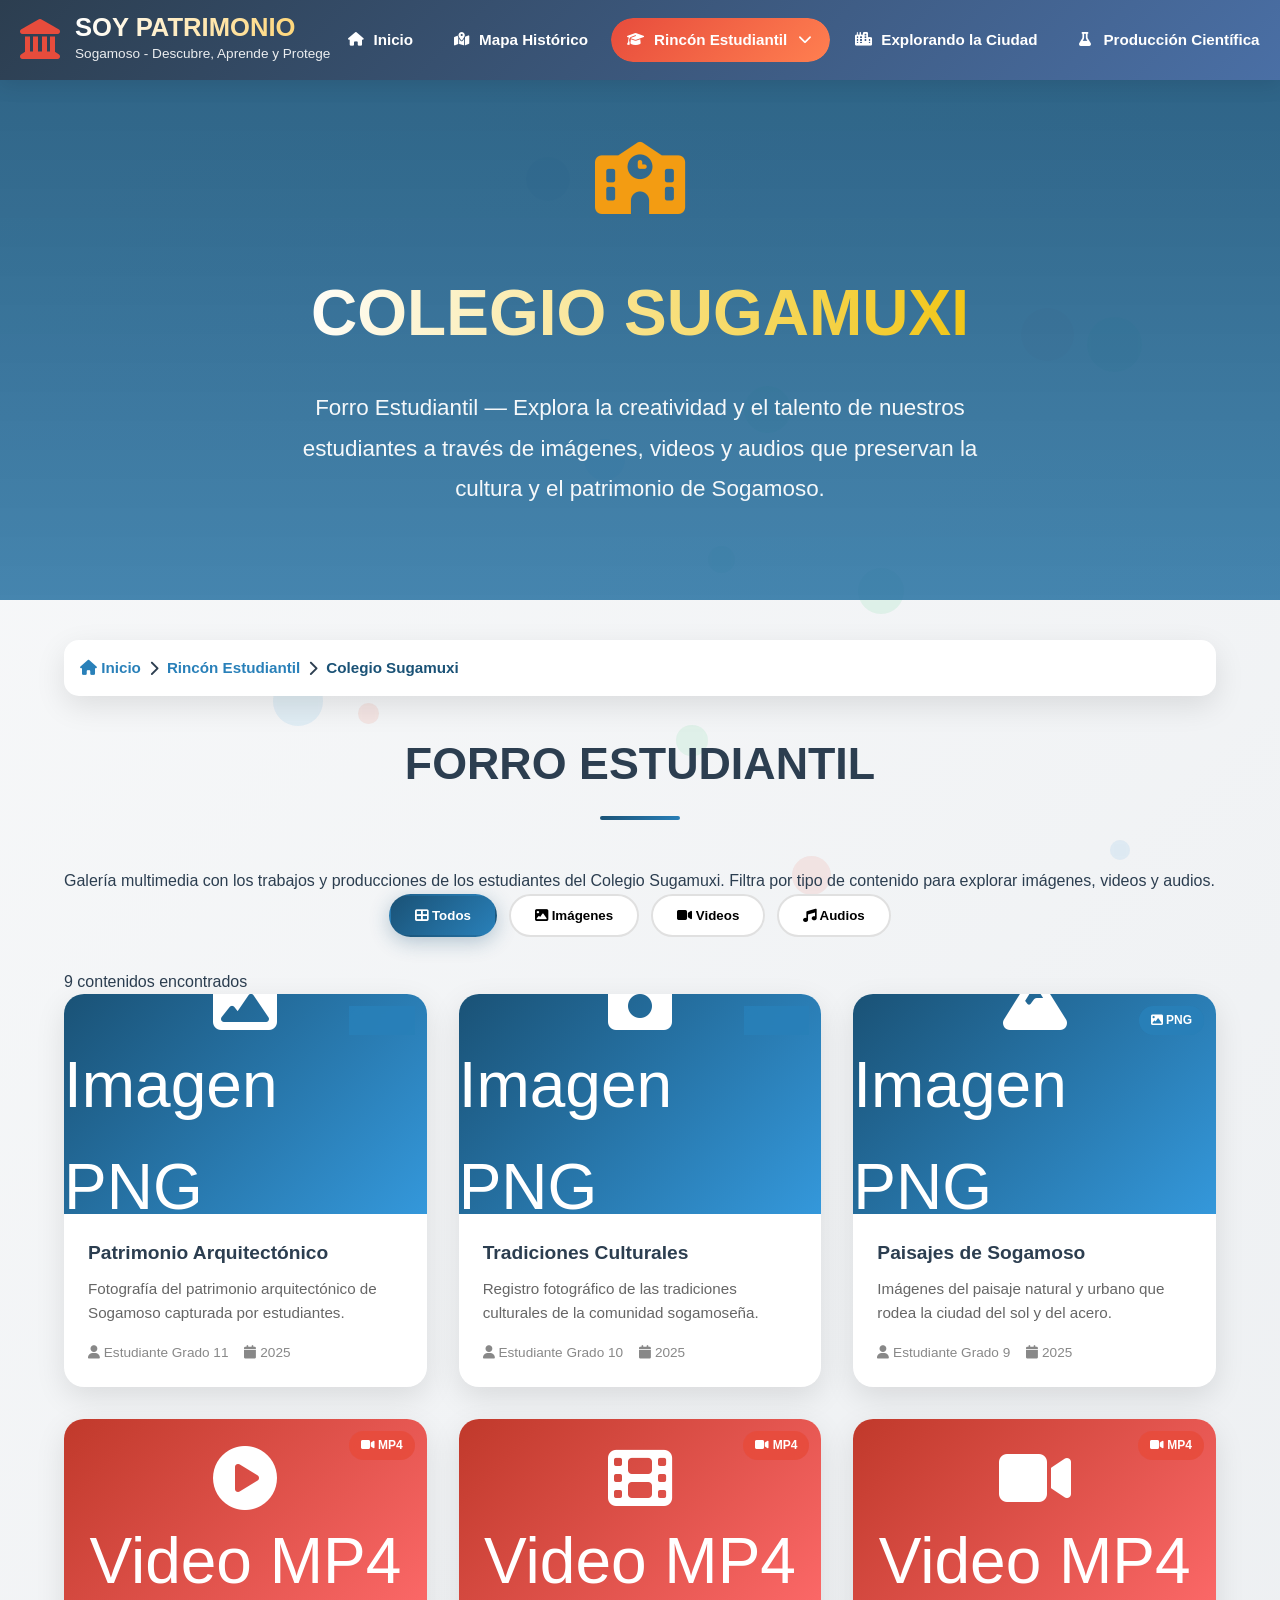
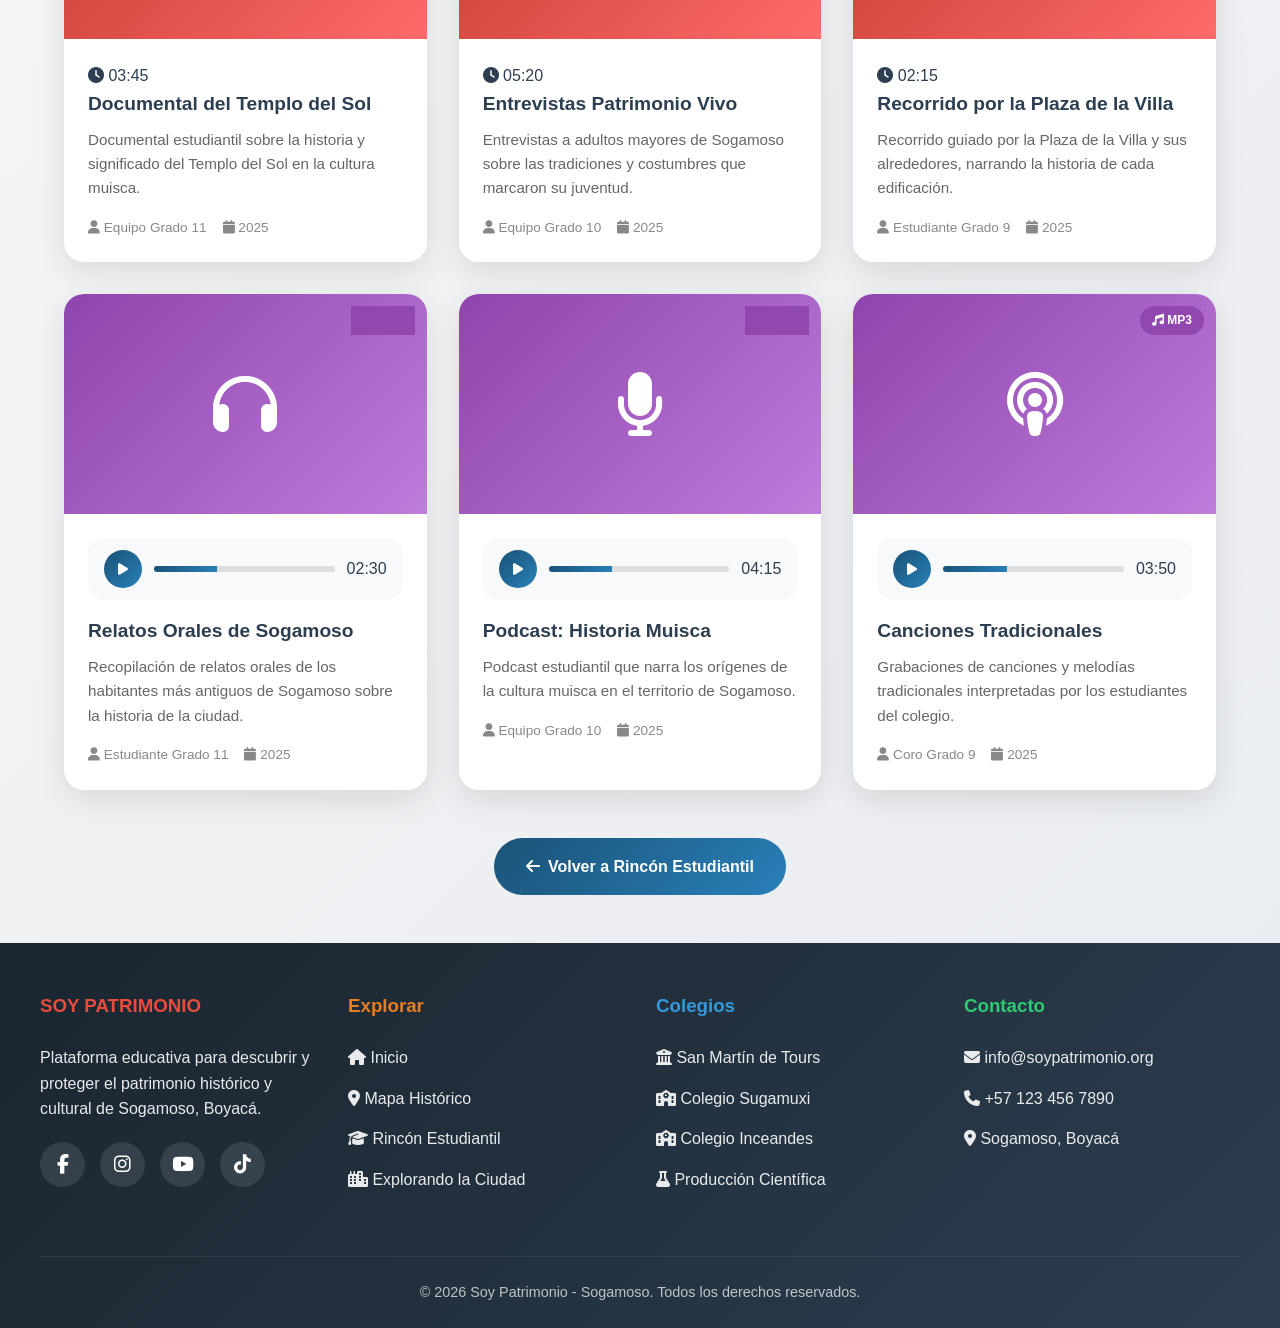
==== Sugamuxi-menu.html @ c13d287d "Add files via upload" ====
<!DOCTYPE html>
<html lang="es">

<head>
    <meta charset="UTF-8">
    <meta name="viewport" content="width=device-width, initial-scale=1.0">
    <meta name="description"
        content="Forro Estudiantil del Colegio Sugamuxi - Galería multimedia de imágenes, videos y audios. Soy Patrimonio Sogamoso.">
    <meta name="theme-color" content="#2c3e50">
    <title>Colegio Sugamuxi - Forro Estudiantil | Soy Patrimonio</title>

    <link rel="stylesheet" href="https://cdnjs.cloudflare.com/ajax/libs/font-awesome/6.4.0/css/all.min.css">
    <link rel="stylesheet" href="css/global.css">
    <link rel="stylesheet" href="css/Sugamuxi-menu.css">

    <link rel="icon" href="imagenes/logo_icon.ico">
</head>

<body>
    <div class="particles-container" id="particlesContainer"></div>

    <!-- HEADER GLOBAL -->
    <header class="modern-header" role="banner">
        <div class="header-container">
            <a href="index.html" class="logo-container" aria-label="Soy Patrimonio - Inicio">
                <div class="logo-icon" aria-hidden="true">
                    <i class="fas fa-landmark"></i>
                </div>
                <!-- ★★★ Cambiar aquí el título por imagen ★★★ -->
                <!-- <img src="assets/img/header.png" alt="Soy Patrimonio Logo" class="logo-img"> -->
                <div class="logo-text">
                    <h1>SOY PATRIMONIO</h1>
                    <span>Sogamoso - Descubre, Aprende y Protege</span>
                </div>
            </a>

            <button class="mobile-menu-toggle" aria-label="Abrir menú">
                <i class="fas fa-bars"></i>
                <i class="fas fa-times"></i>
            </button>

            <nav class="nav-container">
                <ul class="nav-menu">
                    <li class="nav-item">
                        <a href="index.html" class="nav-link">
                            <i class="fas fa-home"></i> Inicio
                        </a>
                    </li>
                    <li class="nav-item">
                        <a href="mapa-historico.html" class="nav-link">
                            <i class="fas fa-map-marked-alt"></i> Mapa Histórico
                        </a>
                    </li>
                    <li class="nav-item">
                        <a href="rincon-estudiantil.html" class="nav-link active">
                            <i class="fas fa-graduation-cap"></i>
                            Rincón Estudiantil
                            <i class="fas fa-chevron-down"></i>
                        </a>
                        <div class="submenu">
                            <a href="san-martin-menu.html" class="submenu-link">
                                <i class="fas fa-university"></i>
                                San Martín de Tours
                            </a>
                            <a href="sugamuxi-menu.html" class="submenu-link active">
                                <i class="fas fa-school"></i>
                                Colegio Sugamuxi
                            </a>

                            <!-- INICIO: Submenú Incandes de tercer nivel -->
                            <div class="submenu-item has-submenu">
                                <a href="inceandes-menu.html" class="submenu-link">
                                    <i class="fas fa-graduation-cap"></i>
                                    Colegio Inceandes
                                    <i class="fas fa-chevron-right submenu-arrow" aria-hidden="true"></i>
                                </a>
                                <!-- Submenú de tercer nivel - Incandes -->
                                <div class="submenu-third-level" role="menu" aria-label="Submenú Incandes">
                                    <a href="inceandes-incandes.html" class="submenu-link-third-level" role="menuitem">
                                        <i class="fas fa-fire" aria-hidden="true"></i>
                                        Incandes
                                    </a>
                                    <a href="inceandes-comunidad.html" class="submenu-link-third-level" role="menuitem">
                                        <i class="fas fa-users" aria-hidden="true"></i>
                                        Comunidad
                                    </a>
                                    <a href="inceandes-logros.html" class="submenu-link-third-level" role="menuitem">
                                        <i class="fas fa-trophy" aria-hidden="true"></i>
                                        Logros
                                    </a>
                                </div>
                            </div>
                            <!-- FIN: Submenú Incandes de tercer nivel -->
                        </div>
                    </li>
                    <li class="nav-item">
                        <a href="Explorando -ciudad.html" class="nav-link">
                            <i class="fas fa-city"></i> Explorando la Ciudad
                        </a>
                    </li>
                    <li class="nav-item">
                        <a href="producion_cientifica.html" class="nav-link">
                            <i class="fas fa-flask"></i> Producción Científica
                        </a>
                    </li>
                </ul>
            </nav>
        </div>
    </header>

    <!-- HERO SECTION -->
    <section class="hero-section">
        <div class="hero-content">
            <div class="school-logo">
                <i class="fas fa-school"></i>
            </div>
            <h1 class="hero-title" id="hero-title">COLEGIO SUGAMUXI</h1>
            <p class="hero-subtitle">
                Forro Estudiantil — Explora la creatividad y el talento de nuestros estudiantes
                a través de imágenes, videos y audios que preservan la cultura y el patrimonio de Sogamoso.
            </p>
        </div>

        <div class="scroll-indicator">
            <span class="span-arrow"></span>
            <span class="span-arrow"></span>
            <span class="span-arrow"></span>
        </div>
    </section>

    <!-- CONTENIDO PRINCIPAL -->
    <main class="main-content">
        <div class="breadcrumb">
            <a href="index.html"><i class="fas fa-home"></i> Inicio</a>
            <i class="fas fa-chevron-right"></i>
            <a href="rincon-estudiantil.html">Rincón Estudiantil</a>
            <i class="fas fa-chevron-right"></i>
            <span>Colegio Sugamuxi</span>
        </div>

        <h2 class="section-title">FORRO ESTUDIANTIL</h2>
        <p class="section-description">
            Galería multimedia con los trabajos y producciones de los estudiantes del Colegio Sugamuxi.
            Filtra por tipo de contenido para explorar imágenes, videos y audios.
        </p>

        <!-- FILTROS DE PESTAÑAS -->
        <div class="filter-tabs" role="tablist" aria-label="Filtrar por tipo de contenido">
            <button class="filter-tab active" data-filter="todos" role="tab" aria-selected="true">
                <i class="fas fa-th-large"></i> Todos
            </button>
            <button class="filter-tab" data-filter="imagen" role="tab" aria-selected="false">
                <i class="fas fa-image"></i> Imágenes
            </button>
            <button class="filter-tab" data-filter="video" role="tab" aria-selected="false">
                <i class="fas fa-video"></i> Videos
            </button>
            <button class="filter-tab" data-filter="audio" role="tab" aria-selected="false">
                <i class="fas fa-music"></i> Audios
            </button>
        </div>

        <!-- CONTADOR DE RESULTADOS -->
        <div class="results-counter">
            <span id="results-count">9</span> contenidos encontrados
        </div>

        <!-- GRID DE CONTENIDOS MULTIMEDIA -->
        <div class="media-grid" id="mediaGrid">

            <!-- ====== IMÁGENES (PNG) ====== -->

            <!-- Imagen 1 -->
            <article class="media-card" data-type="imagen">
                <div class="card-media-container">
                    <div class="placeholder-media img-placeholder">
                        <i class="fas fa-image"></i>
                        <span>Imagen PNG</span>
                    </div>
                    <div class="media-badge imagen-badge">
                        <i class="fas fa-image"></i> PNG
                    </div>
                    <div class="media-overlay">
                        <button class="btn-preview" aria-label="Ver imagen completa">
                            <i class="fas fa-expand"></i>
                        </button>
                    </div>
                </div>
                <div class="card-content">
                    <h3>Patrimonio Arquitectónico</h3>
                    <p class="card-description">
                        Fotografía del patrimonio arquitectónico de Sogamoso capturada por estudiantes.
                    </p>
                    <div class="card-meta">
                        <span><i class="fas fa-user"></i> Estudiante Grado 11</span>
                        <span><i class="fas fa-calendar"></i> 2025</span>
                    </div>
                </div>
            </article>

            <!-- Imagen 2 -->
            <article class="media-card" data-type="imagen">
                <div class="card-media-container">
                    <div class="placeholder-media img-placeholder">
                        <i class="fas fa-camera"></i>
                        <span>Imagen PNG</span>
                    </div>
                    <div class="media-badge imagen-badge">
                        <i class="fas fa-image"></i> PNG
                    </div>
                    <div class="media-overlay">
                        <button class="btn-preview" aria-label="Ver imagen completa">
                            <i class="fas fa-expand"></i>
                        </button>
                    </div>
                </div>
                <div class="card-content">
                    <h3>Tradiciones Culturales</h3>
                    <p class="card-description">
                        Registro fotográfico de las tradiciones culturales de la comunidad sogamoseña.
                    </p>
                    <div class="card-meta">
                        <span><i class="fas fa-user"></i> Estudiante Grado 10</span>
                        <span><i class="fas fa-calendar"></i> 2025</span>
                    </div>
                </div>
            </article>

            <!-- Imagen 3 -->
            <article class="media-card" data-type="imagen">
                <div class="card-media-container">
                    <div class="placeholder-media img-placeholder">
                        <i class="fas fa-mountain"></i>
                        <span>Imagen PNG</span>
                    </div>
                    <div class="media-badge imagen-badge">
                        <i class="fas fa-image"></i> PNG
                    </div>
                    <div class="media-overlay">
                        <button class="btn-preview" aria-label="Ver imagen completa">
                            <i class="fas fa-expand"></i>
                        </button>
                    </div>
                </div>
                <div class="card-content">
                    <h3>Paisajes de Sogamoso</h3>
                    <p class="card-description">
                        Imágenes del paisaje natural y urbano que rodea la ciudad del sol y del acero.
                    </p>
                    <div class="card-meta">
                        <span><i class="fas fa-user"></i> Estudiante Grado 9</span>
                        <span><i class="fas fa-calendar"></i> 2025</span>
                    </div>
                </div>
            </article>

            <!-- ====== VIDEOS (MP4) ====== -->

            <!-- Video 1 -->
            <article class="media-card" data-type="video">
                <div class="card-media-container">
                    <div class="placeholder-media video-placeholder">
                        <i class="fas fa-play-circle"></i>
                        <span>Video MP4</span>
                    </div>
                    <div class="media-badge video-badge">
                        <i class="fas fa-video"></i> MP4
                    </div>
                    <div class="media-overlay">
                        <button class="btn-preview btn-play" aria-label="Reproducir video">
                            <i class="fas fa-play"></i>
                        </button>
                    </div>
                </div>
                <div class="card-content">
                    <div class="video-duration">
                        <i class="fas fa-clock"></i> 03:45
                    </div>
                    <h3>Documental del Templo del Sol</h3>
                    <p class="card-description">
                        Documental estudiantil sobre la historia y significado del Templo del Sol
                        en la cultura muisca.
                    </p>
                    <div class="card-meta">
                        <span><i class="fas fa-user"></i> Equipo Grado 11</span>
                        <span><i class="fas fa-calendar"></i> 2025</span>
                    </div>
                </div>
            </article>

            <!-- Video 2 -->
            <article class="media-card" data-type="video">
                <div class="card-media-container">
                    <div class="placeholder-media video-placeholder">
                        <i class="fas fa-film"></i>
                        <span>Video MP4</span>
                    </div>
                    <div class="media-badge video-badge">
                        <i class="fas fa-video"></i> MP4
                    </div>
                    <div class="media-overlay">
                        <button class="btn-preview btn-play" aria-label="Reproducir video">
                            <i class="fas fa-play"></i>
                        </button>
                    </div>
                </div>
                <div class="card-content">
                    <div class="video-duration">
                        <i class="fas fa-clock"></i> 05:20
                    </div>
                    <h3>Entrevistas Patrimonio Vivo</h3>
                    <p class="card-description">
                        Entrevistas a adultos mayores de Sogamoso sobre las tradiciones y costumbres
                        que marcaron su juventud.
                    </p>
                    <div class="card-meta">
                        <span><i class="fas fa-user"></i> Equipo Grado 10</span>
                        <span><i class="fas fa-calendar"></i> 2025</span>
                    </div>
                </div>
            </article>

            <!-- Video 3 -->
            <article class="media-card" data-type="video">
                <div class="card-media-container">
                    <div class="placeholder-media video-placeholder">
                        <i class="fas fa-video"></i>
                        <span>Video MP4</span>
                    </div>
                    <div class="media-badge video-badge">
                        <i class="fas fa-video"></i> MP4
                    </div>
                    <div class="media-overlay">
                        <button class="btn-preview btn-play" aria-label="Reproducir video">
                            <i class="fas fa-play"></i>
                        </button>
                    </div>
                </div>
                <div class="card-content">
                    <div class="video-duration">
                        <i class="fas fa-clock"></i> 02:15
                    </div>
                    <h3>Recorrido por la Plaza de la Villa</h3>
                    <p class="card-description">
                        Recorrido guiado por la Plaza de la Villa y sus alrededores, narrando la
                        historia de cada edificación.
                    </p>
                    <div class="card-meta">
                        <span><i class="fas fa-user"></i> Estudiante Grado 9</span>
                        <span><i class="fas fa-calendar"></i> 2025</span>
                    </div>
                </div>
            </article>

            <!-- ====== AUDIOS (MP3) ====== -->

            <!-- Audio 1 -->
            <article class="media-card" data-type="audio">
                <div class="card-media-container audio-container">
                    <div class="placeholder-media audio-placeholder">
                        <div class="audio-visualizer">
                            <span class="bar"></span>
                            <span class="bar"></span>
                            <span class="bar"></span>
                            <span class="bar"></span>
                            <span class="bar"></span>
                            <span class="bar"></span>
                            <span class="bar"></span>
                        </div>
                        <i class="fas fa-headphones"></i>
                    </div>
                    <div class="media-badge audio-badge">
                        <i class="fas fa-music"></i> MP3
                    </div>
                </div>
                <div class="card-content">
                    <div class="audio-player-mini">
                        <button class="btn-audio-play" aria-label="Reproducir audio">
                            <i class="fas fa-play"></i>
                        </button>
                        <div class="audio-progress">
                            <div class="audio-progress-bar"></div>
                        </div>
                        <span class="audio-time">02:30</span>
                    </div>
                    <h3>Relatos Orales de Sogamoso</h3>
                    <p class="card-description">
                        Recopilación de relatos orales de los habitantes más antiguos de Sogamoso
                        sobre la historia de la ciudad.
                    </p>
                    <div class="card-meta">
                        <span><i class="fas fa-user"></i> Estudiante Grado 11</span>
                        <span><i class="fas fa-calendar"></i> 2025</span>
                    </div>
                </div>
            </article>

            <!-- Audio 2 -->
            <article class="media-card" data-type="audio">
                <div class="card-media-container audio-container">
                    <div class="placeholder-media audio-placeholder">
                        <div class="audio-visualizer">
                            <span class="bar"></span>
                            <span class="bar"></span>
                            <span class="bar"></span>
                            <span class="bar"></span>
                            <span class="bar"></span>
                            <span class="bar"></span>
                            <span class="bar"></span>
                        </div>
                        <i class="fas fa-microphone"></i>
                    </div>
                    <div class="media-badge audio-badge">
                        <i class="fas fa-music"></i> MP3
                    </div>
                </div>
                <div class="card-content">
                    <div class="audio-player-mini">
                        <button class="btn-audio-play" aria-label="Reproducir audio">
                            <i class="fas fa-play"></i>
                        </button>
                        <div class="audio-progress">
                            <div class="audio-progress-bar"></div>
                        </div>
                        <span class="audio-time">04:15</span>
                    </div>
                    <h3>Podcast: Historia Muisca</h3>
                    <p class="card-description">
                        Podcast estudiantil que narra los orígenes de la cultura muisca en el
                        territorio de Sogamoso.
                    </p>
                    <div class="card-meta">
                        <span><i class="fas fa-user"></i> Equipo Grado 10</span>
                        <span><i class="fas fa-calendar"></i> 2025</span>
                    </div>
                </div>
            </article>

            <!-- Audio 3 -->
            <article class="media-card" data-type="audio">
                <div class="card-media-container audio-container">
                    <div class="placeholder-media audio-placeholder">
                        <div class="audio-visualizer">
                            <span class="bar"></span>
                            <span class="bar"></span>
                            <span class="bar"></span>
                            <span class="bar"></span>
                            <span class="bar"></span>
                            <span class="bar"></span>
                            <span class="bar"></span>
                        </div>
                        <i class="fas fa-podcast"></i>
                    </div>
                    <div class="media-badge audio-badge">
                        <i class="fas fa-music"></i> MP3
                    </div>
                </div>
                <div class="card-content">
                    <div class="audio-player-mini">
                        <button class="btn-audio-play" aria-label="Reproducir audio">
                            <i class="fas fa-play"></i>
                        </button>
                        <div class="audio-progress">
                            <div class="audio-progress-bar"></div>
                        </div>
                        <span class="audio-time">03:50</span>
                    </div>
                    <h3>Canciones Tradicionales</h3>
                    <p class="card-description">
                        Grabaciones de canciones y melodías tradicionales interpretadas por los
                        estudiantes del colegio.
                    </p>
                    <div class="card-meta">
                        <span><i class="fas fa-user"></i> Coro Grado 9</span>
                        <span><i class="fas fa-calendar"></i> 2025</span>
                    </div>
                </div>
            </article>
        </div>

        <!-- MENSAJE SIN RESULTADOS -->
        <div class="no-results" id="noResults" style="display: none;">
            <i class="fas fa-search"></i>
            <h3>No hay contenidos en esta categoría</h3>
            <p>Pronto se agregarán más contenidos. ¡Vuelve a visitarnos!</p>
        </div>

        <!-- BOTÓN VOLVER -->
        <div class="back-container">
            <a href="rincon-estudiantil.html" class="back-btn">
                <i class="fas fa-arrow-left"></i> Volver a Rincón Estudiantil
            </a>
        </div>
    </main>

    <!-- FOOTER GLOBAL -->
    <footer class="modern-footer">
        <div class="footer-content">
            <div class="footer-column">
                <h3>SOY PATRIMONIO</h3>
                <p>
                    Plataforma educativa para descubrir y proteger el patrimonio histórico
                    y cultural de Sogamoso, Boyacá.
                </p>
                <div class="social-links">
                    <a href="#" class="social-link"><i class="fab fa-facebook-f"></i></a>
                    <a href="#" class="social-link"><i class="fab fa-instagram"></i></a>
                    <a href="#" class="social-link"><i class="fab fa-youtube"></i></a>
                    <a href="#" class="social-link"><i class="fab fa-tiktok"></i></a>
                </div>
            </div>

            <div class="footer-column">
                <h3>Explorar</h3>
                <ul class="footer-links">
                    <li><a href="index.html"><i class="fas fa-home"></i> Inicio</a></li>
                    <li><a href="mapa-historico.html"><i class="fas fa-map-marker-alt"></i> Mapa Histórico</a></li>
                    <li><a href="rincon-estudiantil.html"><i class="fas fa-graduation-cap"></i> Rincón Estudiantil</a>
                    </li>
                    <li><a href="Explorando -ciudad.html"><i class="fas fa-city"></i> Explorando la Ciudad</a></li>
                </ul>
            </div>

            <div class="footer-column">
                <h3>Colegios</h3>
                <ul class="footer-links">
                    <li><a href="san-martin-menu.html"><i class="fas fa-university"></i> San Martín de Tours</a></li>
                    <li><a href="sugamuxi-menu.html"><i class="fas fa-school"></i> Colegio Sugamuxi</a></li>
                    <li><a href="inceandes-menu.html"><i class="fas fa-school"></i> Colegio Inceandes</a></li>
                    <li><a href="producion_cientifica.html"><i class="fas fa-flask"></i> Producción Científica</a></li>
                </ul>
            </div>

            <div class="footer-column">
                <h3>Contacto</h3>
                <ul class="footer-links">
                    <li><a href="#"><i class="fas fa-envelope"></i> info@soypatrimonio.org</a></li>
                    <li><a href="#"><i class="fas fa-phone"></i> +57 123 456 7890</a></li>
                    <li><a href="#"><i class="fas fa-map-marker-alt"></i> Sogamoso, Boyacá</a></li>
                </ul>
            </div>
        </div>

        <div class="copyright">
            <div class="footer-bottom-content">
                <p>&copy; <span id="current-year">2025</span> Soy Patrimonio - Sogamoso. Todos los derechos reservados.
                </p>
            </div>
        </div>
    </footer>

    <!-- Scripts -->
    <script src="js/global.js"></script>
    <script src="js/Sugamuxi-menu.js"></script>
</body>

</html>
---- css/global.css ----
/* ============================================
   GLOBAL.CSS — Estilos compartidos del proyecto Soy Patrimonio
   
   Este archivo contiene:
   - Variables CSS (colores, tipografías, espaciado)
   - Reset y estilos base
   - Animaciones globales
   - Loader de carga
   - Partículas flotantes
   - Header y navegación (con menú hamburguesa)
   - Footer
   - Scrollbar personalizado
   - Media queries globales (responsividad)
   - Accesibilidad, dark mode, impresión
   
   Para personalizar colores o tipografías, edita las variables :root.
   ============================================ */

/* ============================================
   VARIABLES CSS — Edita aquí para cambiar colores y tipografías
   ============================================ */
:root {
    /* Colores principales */
    --primary-color: #2c3e50;
    --secondary-color: #e74c3c;
    --accent-color: #3498db;
    --success-color: #27ae60;
    --warning-color: #f39c12;

    /* Colores de fondo y superficie */
    --light-color: #ecf0f1;
    --dark-color: #2c3e50;
    --card-bg: #ffffff;
    --body-bg: linear-gradient(135deg, #f8f9fa 0%, #e9ecef 100%);

    /* Tipografía — Cambia la fuente aquí */
    /* Unificamos la fuente para evitar saltos entre páginas */
    --font-primary: 'Segoe UI', 'Roboto', 'Helvetica Neue', Arial, sans-serif;
    --font-size-base: 16px;
    --line-height-base: 1.6;
    --font-weight-medium: 500;
    --font-weight-bold: 700;

    /* Sombras */
    --shadow-sm: 0 2px 10px rgba(0, 0, 0, 0.08);
    --shadow-md: 0 10px 30px rgba(0, 0, 0, 0.1);
    --shadow-lg: 0 20px 40px rgba(0, 0, 0, 0.15);

    /* Bordes */
    --border-radius: 20px;
    --border-radius-sm: 10px;
    --border-radius-pill: 50px;

    /* Gradientes */
    --gradient-primary: linear-gradient(135deg, #2c3e50 0%, #4a6fa5 100%);
    --gradient-secondary: linear-gradient(135deg, #e74c3c 0%, #ff7f50 100%);

    /* Transición */
    --transition-speed: 0.3s;

    /* Header */
    --header-height: 80px;
    --header-height-tablet: 70px;
    --header-height-mobile: 60px;
}

/* ============================================
   RESET Y ESTILOS BASE
   ============================================ */
*,
*::before,
*::after {
    margin: 0;
    padding: 0;
    box-sizing: border-box;
}

html {
    scroll-behavior: smooth;
    font-size: var(--font-size-base);
}

body {
    font-family: var(--font-primary);
    background: var(--body-bg);
    color: var(--dark-color);
    min-height: 100vh;
    overflow-x: hidden;
    line-height: var(--line-height-base);
    -webkit-font-smoothing: antialiased;
    -moz-osx-font-smoothing: grayscale;
}

img {
    max-width: 100%;
    height: auto;
    display: block;
}

a {
    text-decoration: none;
    color: inherit;
    transition: color var(--transition-speed) ease;
}

button,
input,
textarea,
select {
    font-family: inherit;
}

/* ============================================
   ANIMACIONES GLOBALES
   ============================================ */
@keyframes float {

    0%,
    100% {
        transform: translateY(0) translateX(0) scale(1);
        /* Explicit scale to prevent distortion */
    }

    33% {
        transform: translateY(-8px) translateX(4px) scale(1);
    }

    66% {
        transform: translateY(4px) translateX(-4px) scale(1);
    }
}

@keyframes fadeIn {
    from {
        opacity: 0;
        transform: translateY(30px);
    }

    to {
        opacity: 1;
        transform: translateY(0);
    }
}

@keyframes fadeInUp {
    from {
        opacity: 0;
        transform: translateY(40px);
    }

    to {
        opacity: 1;
        transform: translateY(0);
    }
}

@keyframes pulse {

    0%,
    100% {
        transform: scale(1);
    }

    50% {
        transform: scale(1.05);
    }
}

@keyframes glow {

    0%,
    100% {
        box-shadow: 0 0 20px rgba(231, 76, 60, 0.3);
    }

    50% {
        box-shadow: 0 0 30px rgba(231, 76, 60, 0.6);
    }
}

@keyframes spin {
    from {
        transform: rotate(0deg);
    }

    to {
        transform: rotate(360deg);
    }
}

/* ============================================
   LOADER DE CARGA
   ============================================ */
.loader {
    position: fixed;
    top: 0;
    left: 0;
    width: 100%;
    height: 100%;
    background: var(--gradient-primary);
    display: flex;
    justify-content: center;
    align-items: center;
    z-index: 9999;
    opacity: 1;
    visibility: visible;
    transition: opacity 0.5s ease, visibility 0.5s ease;
}

.loader.loaded {
    opacity: 0;
    visibility: hidden;
}

.loader-content {
    text-align: center;
    animation: fadeIn 0.8s ease-out;
}

.loader-spinner {
    width: 60px;
    height: 60px;
    border: 4px solid rgba(255, 255, 255, 0.3);
    border-top: 4px solid var(--secondary-color);
    border-radius: 50%;
    animation: spin 1s linear infinite;
    margin: 0 auto 20px;
}

.loader h2 {
    color: white;
    font-size: 1.5rem;
    font-weight: 300;
}

/* ============================================
   PARTÍCULAS FLOTANTES DE FONDO
   ============================================ */
.particles-container {
    position: fixed;
    top: 0;
    left: 0;
    width: 100%;
    height: 100%;
    z-index: -2;
    overflow: hidden;
    pointer-events: none;
}

.floating-element {
    position: absolute;
    border-radius: 50%;
    background: rgba(255, 255, 255, 0.05);
    backdrop-filter: blur(2px);
    -webkit-backdrop-filter: blur(2px);
    animation: float 15s ease-in-out infinite;
}

.floating-element:nth-child(1) {
    width: 150px;
    height: 150px;
    top: 10%;
    left: 10%;
    background: rgba(231, 76, 60, 0.1);
    animation-delay: 0s;
}

.floating-element:nth-child(2) {
    width: 100px;
    height: 100px;
    top: 60%;
    right: 15%;
    background: rgba(52, 152, 219, 0.1);
    animation-delay: 5s;
}

.floating-element:nth-child(3) {
    width: 200px;
    height: 200px;
    bottom: 10%;
    left: 20%;
    background: rgba(46, 204, 113, 0.1);
    animation-delay: 10s;
}

/* ============================================
   HEADER — Navegación principal
   
   ★ PERSONALIZACIÓN DEL LOGO/IMAGEN:
   Para cambiar el título por una imagen, busca el comentario
   "Cambiar aquí el título por imagen" en el HTML.
   ============================================ */
.modern-header {
    background: var(--gradient-primary);
    color: white;
    padding: 0;
    position: fixed;
    width: 100%;
    top: 0;
    z-index: 1000;
    box-shadow: 0 4px 20px rgba(0, 0, 0, 0.1);
    backdrop-filter: blur(10px);
    -webkit-backdrop-filter: blur(10px);
    transition: all var(--transition-speed) ease;
}

/* Estado del header cuando se hace scroll */
.modern-header.scrolled {
    background: rgba(44, 62, 80, 0.95);
}

.header-container {
    max-width: 1400px;
    margin: 0 auto;
    padding: 0 20px;
    display: flex;
    justify-content: space-between;
    align-items: center;
    height: var(--header-height);
}

/* Logo / Imagen del header */
.logo-container {
    display: flex;
    align-items: center;
    gap: 15px;
    text-decoration: none;
    color: white;
    padding: 10px 0;
    z-index: 1001;
}

.logo-icon {
    font-size: 2.5rem;
    color: var(--secondary-color);
    animation: float 3s ease-in-out infinite;
}

/* Estilos para imagen de logo (cuando se use imagen en vez de texto) */
.logo-img {
    height: 55px;
    /* Enforced height */
    width: auto;
    /* Aspect ratio preserved */
    object-fit: contain;
    display: block;
}

.logo-text h1 {
    font-size: 1.6rem;
    /* Reduced from 1.8rem */
    font-weight: 800;
    line-height: 1;
    margin-bottom: 3px;
    /* Slightly tighter */
    background: linear-gradient(to right, #fff, #ffd166);
    -webkit-background-clip: text;
    -webkit-text-fill-color: transparent;
    background-clip: text;
    white-space: nowrap;
}

.logo-text span {
    font-size: 0.85rem;
    /* Reduced from 0.9rem */
    opacity: 0.9;
    font-weight: 300;
    display: block;
    white-space: nowrap;
    /* Prevent wrapping which causes overflow */
}

/* ============================================
   BOTÓN HAMBURGUESA — Menú móvil
   ============================================ */
.mobile-menu-toggle {
    display: none;
    background: none;
    border: none;
    color: white;
    font-size: 1.8rem;
    cursor: pointer;
    padding: 10px;
    z-index: 1001;
    transition: transform var(--transition-speed) ease;
}

.mobile-menu-toggle:hover {
    transform: scale(1.02);
}

.mobile-menu-toggle.active .fa-bars {
    display: none;
}

.mobile-menu-toggle.active .fa-times {
    display: inline-block;
}

.mobile-menu-toggle .fa-times {
    display: none;
}

/* ============================================
   NAVEGACIÓN — Links y submenús
   ============================================ */
.nav-container {
    display: flex;
}

.nav-menu {
    display: flex;
    list-style: none;
    gap: 8px;
    /* Reduced from 10px for better fit */
    margin: 0;
    padding: 0;
}

.nav-item {
    position: relative;
}

.nav-link {
    color: white;
    font-weight: 600;
    font-size: 0.95rem;
    /* Reduced from 1rem for better fit */
    padding: 10px 15px;
    /* Reduced from 12px 20px */
    border-radius: var(--border-radius-pill);
    transition: all var(--transition-speed) ease;
    display: flex;
    align-items: center;
    gap: 8px;
    position: relative;
    overflow: hidden;
    white-space: nowrap;
}

.nav-link::before {
    content: '';
    position: absolute;
    top: 0;
    left: -100%;
    width: 100%;
    height: 100%;
    background: var(--gradient-secondary);
    transition: left var(--transition-speed) ease;
    z-index: -1;
    border-radius: var(--border-radius-pill);
}

.nav-link:hover::before,
.nav-link.active::before {
    left: 0;
}

.nav-link:hover,
.nav-link.active {
    color: white;
    /* Removed translateY to keep the menu item stable */
}

.nav-link i {
    font-size: 0.9em;
    width: 20px;
    /* Fixed width prevents layout shifts */
    text-align: center;
    transition: transform var(--transition-speed) ease;
}

/* Only rotate the chevron if it's a dropdown indicator */
.nav-item:hover .nav-link i.fa-chevron-down {
    transform: rotate(180deg);
}

/* Submenú desplegable */
.submenu {
    position: absolute;
    top: 100%;
    left: 0;
    background: white;
    border-radius: var(--border-radius-sm);
    box-shadow: var(--shadow-md);
    min-width: 250px;
    opacity: 0;
    visibility: hidden;
    transform: translateY(10px);
    transition: all var(--transition-speed) ease;
    z-index: 1000;
    overflow: hidden;
}

.nav-item:hover .submenu {
    opacity: 1;
    visibility: visible;
    transform: translateY(0);
}

.submenu-link {
    display: flex;
    align-items: center;
    gap: 12px;
    padding: 15px 20px;
    color: var(--primary-color);
    font-family: var(--font-primary);
    font-weight: var(--font-weight-medium);
    transition: all var(--transition-speed) ease;
    border-bottom: 1px solid rgba(0, 0, 0, 0.05);
}

.submenu-link:last-child {
    border-bottom: none;
}

.submenu-link:hover {
    background: var(--gradient-primary);
    color: white;
    /* Removed padding-left to prevent layout shift */
}

.submenu-link i {
    width: 20px;
    text-align: center;
}

/* ============================================
   TÍTULOS DE SECCIÓN — Reutilizable en todas las páginas
   ============================================ */
.section-title {
    text-align: center;
    font-size: clamp(2rem, 4vw, 3rem);
    color: var(--primary-color);
    margin-bottom: 60px;
    position: relative;
    font-weight: 800;
}

.section-title::after {
    content: '';
    position: absolute;
    bottom: -15px;
    left: 50%;
    transform: translateX(-50%);
    width: 80px;
    height: 5px;
    background: var(--gradient-secondary);
    border-radius: 5px;
}

/* ============================================
   BOTÓN CTA — Llamada a la acción reutilizable
   ============================================ */
.cta-button {
    display: inline-flex;
    align-items: center;
    justify-content: center;
    gap: 12px;
    background: var(--gradient-secondary);
    color: white;
    padding: clamp(15px, 3vw, 20px) clamp(30px, 5vw, 40px);
    font-size: clamp(1rem, 2vw, 1.3rem);
    font-weight: 700;
    border-radius: var(--border-radius-pill);
    text-decoration: none;
    transition: all var(--transition-speed) ease;
    animation: fadeIn 1.6s ease-out, pulse 2s infinite 1.6s;
    box-shadow: 0 10px 30px rgba(231, 76, 60, 0.4);
    border: none;
    cursor: pointer;
    min-height: 60px;
}

.cta-button:hover {
    transform: translateY(-5px) scale(1.05);
    box-shadow: 0 15px 40px rgba(231, 76, 60, 0.6);
}

.cta-button:active {
    transform: translateY(-2px) scale(1.02);
}

/* ============================================
   FOOTER
   ============================================ */
.modern-footer {
    background: var(--gradient-primary);
    color: white;
    padding: 60px 20px 30px;
}

.footer-content {
    display: grid;
    grid-template-columns: repeat(auto-fit, minmax(min(100%, 250px), 1fr));
    gap: 40px;
    max-width: 1200px;
    margin: 0 auto;
}

/* Cada columna del footer tiene ahora un color distintivo para un look más dinámico */
.footer-column:nth-child(1) h3 {
    color: #e74c3c;
}

/* Rojo */
.footer-column:nth-child(2) h3 {
    color: #e67e22;
}

/* Naranja */
.footer-column:nth-child(3) h3 {
    color: #3498db;
}

/* Azul */
.footer-column:nth-child(4) h3 {
    color: #2ecc71;
}

/* Verde */

.footer-column p {
    opacity: 0.9;
    line-height: 1.6;
    margin-bottom: 20px;
}

.footer-links {
    list-style: none;
    padding: 0;
    margin: 0;
}

.footer-links li {
    margin-bottom: 15px;
}

.footer-links a {
    display: inline-flex;
    align-items: center;
    gap: 10px;
    opacity: 0.9;
    transition: all var(--transition-speed) ease;
}

.footer-links a:hover {
    color: inherit;
    /* Mantiene el color base del texto */
    transform: translateX(8px);
}

.footer-column:nth-child(1) .footer-links a:hover {
    color: #e74c3c;
}

.footer-column:nth-child(2) .footer-links a:hover {
    color: #e67e22;
}

.footer-column:nth-child(3) .footer-links a:hover {
    color: #3498db;
}

.footer-column:nth-child(4) .footer-links a:hover {
    color: #2ecc71;
}

/* Redes sociales */
.social-links {
    display: flex;
    gap: 15px;
    margin-top: 20px;
    flex-wrap: wrap;
}

.social-link {
    width: 45px;
    height: 45px;
    background: rgba(255, 255, 255, 0.1);
    border-radius: 50%;
    display: flex;
    align-items: center;
    justify-content: center;
    font-size: 1.2rem;
    color: white;
    transition: all var(--transition-speed) ease;
    text-decoration: none;
}

.social-link:hover {
    background: var(--secondary-color);
    transform: translateY(-5px) scale(1.02);
}

/* Copyright */
.copyright {
    text-align: center;
    margin-top: 60px;
    padding-top: 30px;
    border-top: 1px solid rgba(255, 255, 255, 0.1);
    opacity: 0.7;
    font-size: 0.9rem;
    max-width: 1200px;
    margin-left: auto;
    margin-right: auto;
}

/* ============================================
   SCROLLBAR PERSONALIZADO
   ============================================ */
::-webkit-scrollbar {
    width: 10px;
}

::-webkit-scrollbar-track {
    background: #f1f1f1;
}

::-webkit-scrollbar-thumb {
    background: var(--gradient-primary);
    border-radius: 10px;
}

::-webkit-scrollbar-thumb:hover {
    background: var(--gradient-secondary);
}

/* ============================================
   MEDIA QUERIES — Responsividad global
   ============================================ */

/* Tablets y móviles grandes (≤1024px) */
@media (max-width: 1024px) {
    .header-container {
        padding: 0 15px;
        height: var(--header-height-tablet);
        /* Changed from min-height for rigidity */
    }
}

/* Tablets (≤768px) — Se activa menú hamburguesa */
@media (max-width: 768px) {
    .mobile-menu-toggle {
        display: block;
    }

    .nav-container {
        position: fixed;
        top: 0;
        right: -100%;
        width: 100%;
        height: 100vh;
        background: var(--gradient-primary);
        flex-direction: column;
        justify-content: center;
        align-items: center;
        transition: right 0.4s ease;
        z-index: 999;
    }

    .nav-container.active {
        right: 0;
    }

    .nav-menu {
        flex-direction: column;
        gap: 20px;
        width: 90%;
        max-width: 400px;
    }

    .nav-link {
        font-size: 1.2rem;
        padding: 15px 25px;
        justify-content: center;
    }

    /* Submenú en mobile: expandible */
    .submenu {
        position: static;
        opacity: 1;
        visibility: visible;
        transform: none;
        background: rgba(255, 255, 255, 0.1);
        margin-top: 10px;
        max-height: 0;
        overflow: hidden;
        transition: max-height 0.4s ease;
    }

    .submenu.active {
        max-height: 300px;
    }

    .submenu-link {
        color: white;
        justify-content: center;
    }
}

/* Móviles pequeños (≤480px) */
@media (max-width: 480px) {
    .header-container {
        height: var(--header-height-mobile);
        /* Changed from min-height for rigidity */
        padding: 0 10px;
    }

    .logo-icon {
        font-size: 2rem;
    }

    .logo-text h1 {
        font-size: 1.3rem;
    }

    .logo-text span {
        font-size: 0.7rem;
    }

    .logo-img {
        height: 40px;
        /* Enforced height for mobile */
        width: auto;
        /* Aspect ratio preserved */
        object-fit: contain;
    }

    .cta-button {
        width: 100%;
        max-width: 300px;
        padding: 15px 25px;
    }

    .section-title {
        font-size: 1.8rem;
        margin-bottom: 40px;
    }

    .footer-content {
        grid-template-columns: 1fr;
        text-align: center;
        gap: 30px;
    }

    .social-links {
        justify-content: center;
    }
}

/* ============================================
   ACCESIBILIDAD
   ============================================ */

/* Respetar preferencia de movimiento reducido */
@media (prefers-reduced-motion: reduce) {

    *,
    *::before,
    *::after {
        animation-duration: 0.01ms !important;
        animation-iteration-count: 1 !important;
        transition-duration: 0.01ms !important;
    }
}

/* Alto contraste */
@media (prefers-contrast: high) {
    :root {
        --primary-color: #000000;
        --secondary-color: #ff0000;
        --accent-color: #0000ff;
        --light-color: #ffffff;
        --dark-color: #000000;
        --card-bg: #ffffff;
    }
}

/* Modo oscuro del sistema */
@media (prefers-color-scheme: dark) {
    :root {
        --card-bg: #333333;
        --body-bg: #1a1a1a;
    }

    body {
        background: #1a1a1a;
        color: #ffffff;
    }
}

/* ============================================
   IMPRESIÓN
   ============================================ */
@media print {

    .modern-header,
    .cta-button,
    .social-links,
    .mobile-menu-toggle,
    .loader,
    .particles-container {
        display: none !important;
    }

    body {
        background: white !important;
        color: black !important;
    }

    a {
        color: black !important;
        text-decoration: underline;
    }
}
---- css/Sugamuxi-menu.css ----
:root {
    /* Paleta Sugamuxi - Azul profundo y dorado */
    --sugamuxi-primary: #1a5276;
    --sugamuxi-secondary: #2980b9;
    --sugamuxi-accent: #f39c12;
    --sugamuxi-accent-light: #f1c40f;
    --sugamuxi-dark: #0e2f44;

    /* Gradientes */
    --gradient-sugamuxi: linear-gradient(135deg, #1a5276 0%, #2980b9 100%);
    --gradient-accent: linear-gradient(135deg, #f39c12 0%, #f1c40f 100%);
    --gradient-dark: linear-gradient(135deg, #1a252f 0%, #2c3e50 100%);

    /* Otros estilos heredados de global o consistentes */
    --shadow-md: 0 10px 30px rgba(0, 0, 0, 0.1);
    --border-radius-lg: 20px;
    --border-radius-xl: 30px;
}

/* ===== HERO SECTION ===== */
.hero-section {
    min-height: min(80vh, 600px);
    display: flex;
    align-items: center;
    justify-content: center;
    background: linear-gradient(rgba(26, 82, 118, 0.92), rgba(41, 128, 185, 0.8)),
        url('../imagenes/colegio sugamuxi.jpg');
    background-size: cover;
    background-position: center;
    background-attachment: fixed;
    color: white;
    padding: 6rem 1rem 2rem;
    position: relative;
    text-align: center;
}

.school-logo {
    font-size: 4.5rem;
    margin-bottom: 1.5rem;
    color: var(--sugamuxi-accent);
    animation: float 4s ease-in-out infinite;
}

.hero-title {
    font-size: clamp(2.5rem, 6vw, 4rem);
    margin-bottom: 1.5rem;
    background: linear-gradient(to right, #fff, #f1c40f);
    -webkit-background-clip: text;
    background-clip: text;
    color: transparent;
    font-weight: 900;
}

.hero-subtitle {
    font-size: clamp(1.1rem, 2vw, 1.4rem);
    opacity: 0.95;
    max-width: 700px;
    margin: 0 auto 2rem;
    line-height: 1.8;
}

/* ===== MAIN CONTENT & BREADCRUMB ===== */
.main-content {
    max-width: 1200px;
    margin: 40px auto;
    padding: 0 1.5rem;
}

.breadcrumb {
    display: flex;
    align-items: center;
    gap: 0.5rem;
    font-size: 0.95rem;
    margin-bottom: 2rem;
    background: white;
    padding: 1rem;
    border-radius: 15px;
    box-shadow: var(--shadow-md);
}

.breadcrumb a {
    color: var(--sugamuxi-secondary);
    text-decoration: none;
    font-weight: 600;
}

.breadcrumb span {
    color: var(--sugamuxi-primary);
    font-weight: 600;
}

.section-title {
    text-align: center;
    font-size: clamp(2rem, 4vw, 2.8rem);
    margin-bottom: 3rem;
    position: relative;
    font-weight: 800;
    padding-bottom: 20px;
}

.section-title::after {
    content: '';
    position: absolute;
    bottom: 0;
    left: 50%;
    transform: translateX(-50%);
    width: 80px;
    height: 4px;
    background: var(--gradient-sugamuxi);
    border-radius: 4px;
}

/* ===== FILTER TABS ===== */
.filter-tabs {
    display: flex;
    justify-content: center;
    gap: 0.75rem;
    margin-bottom: 2rem;
    flex-wrap: wrap;
}

.filter-tab {
    padding: 0.75rem 1.5rem;
    background: white;
    border: 2px solid #e0e0e0;
    border-radius: 30px;
    font-weight: 600;
    cursor: pointer;
    transition: all 0.3s ease;
}

.filter-tab.active {
    background: var(--gradient-sugamuxi);
    color: white;
    border-color: transparent;
    box-shadow: 0 5px 20px rgba(26, 82, 118, 0.3);
}

/* ===== MEDIA GRID & CARDS ===== */
.media-grid {
    display: grid;
    grid-template-columns: repeat(auto-fill, minmax(320px, 1fr));
    gap: 2rem;
}

.media-card {
    background: white;
    border-radius: 20px;
    box-shadow: var(--shadow-md);
    transition: transform 0.4s ease, box-shadow 0.4s ease;
    overflow: hidden;
}

.media-card:hover {
    transform: translateY(-8px);
    box-shadow: 0 20px 50px rgba(0, 0, 0, 0.15);
}

.media-card.hidden {
    display: none;
}

.card-media-container {
    position: relative;
    height: 220px;
    overflow: hidden;
}

.placeholder-media {
    width: 100%;
    height: 100%;
    display: flex;
    flex-direction: column;
    align-items: center;
    justify-content: center;
    font-size: 4rem;
    color: white;
}

.img-placeholder {
    background: linear-gradient(135deg, #1a5276, #3498db);
}

.video-placeholder {
    background: linear-gradient(135deg, #c0392b, #ff6b6b);
}

.audio-placeholder {
    background: linear-gradient(135deg, #8e44ad, #be7cdb);
}

.media-badge {
    position: absolute;
    top: 12px;
    right: 12px;
    padding: 5px 12px;
    border-radius: 20px;
    font-size: 0.75rem;
    font-weight: 700;
    color: white;
    backdrop-filter: blur(10px);
}

.imagen-badge {
    background: rgba(41, 128, 185, 0.9);
}

.video-badge {
    background: rgba(231, 76, 60, 0.9);
}

.audio-badge {
    background: rgba(142, 68, 173, 0.9);
}

.media-overlay {
    position: absolute;
    top: 0;
    left: 0;
    right: 0;
    bottom: 0;
    background: rgba(0, 0, 0, 0.4);
    display: flex;
    align-items: center;
    justify-content: center;
    opacity: 0;
    transition: opacity 0.3s ease;
}

.media-card:hover .media-overlay {
    opacity: 1;
}

.btn-preview {
    width: 60px;
    height: 60px;
    border-radius: 50%;
    border: 2px solid white;
    background: rgba(255, 255, 255, 0.2);
    color: white;
    cursor: pointer;
    display: flex;
    align-items: center;
    justify-content: center;
    font-size: 1.5rem;
}

/* ===== CARD CONTENT ===== */
.card-content {
    padding: 1.5rem;
    display: flex;
    flex-direction: column;
    flex-grow: 1;
}

.card-content h3 {
    font-size: 1.2rem;
    margin-bottom: 0.5rem;
    color: #2c3e50;
}

.card-description {
    color: #666;
    font-size: 0.95rem;
    margin-bottom: 1rem;
    line-height: 1.6;
}

.card-meta {
    display: flex;
    gap: 1rem;
    font-size: 0.85rem;
    color: #888;
}

/* Audio Player Mini */
.audio-player-mini {
    display: flex;
    align-items: center;
    gap: 0.75rem;
    background: #f8f9fa;
    padding: 0.75rem 1rem;
    border-radius: 15px;
    margin-bottom: 1rem;
}

.btn-audio-play {
    width: 38px;
    height: 38px;
    border-radius: 50%;
    border: none;
    background: var(--gradient-sugamuxi);
    color: white;
    cursor: pointer;
}

.audio-progress {
    flex-grow: 1;
    height: 6px;
    background: #ddd;
    border-radius: 3px;
    overflow: hidden;
}

.audio-progress-bar {
    width: 35%;
    height: 100%;
    background: var(--gradient-sugamuxi);
}

/* Animations */
@keyframes float {

    0%,
    100% {
        transform: translateY(0);
    }

    50% {
        transform: translateY(-10px);
    }
}

/* Back Button */
.back-container {
    text-align: center;
    margin-top: 3rem;
}

.back-btn {
    display: inline-flex;
    align-items: center;
    gap: 0.5rem;
    background: var(--gradient-sugamuxi);
    color: white;
    padding: 1rem 2rem;
    border-radius: 30px;
    text-decoration: none;
    font-weight: 600;
    transition: all 0.3s ease;
}

.back-btn:hover {
    background: var(--gradient-accent);
    transform: translateY(-3px);
}

/* Footer Global consistent */
.modern-footer {
    background: var(--gradient-dark);
    color: white;
    padding: 3rem 1.5rem 1.5rem;
    margin-top: 3rem;
}

.footer-content {
    max-width: 1200px;
    margin: 0 auto;
    display: grid;
    grid-template-columns: repeat(auto-fit, minmax(200px, 1fr));
    gap: 2rem;
}

.footer-column h3 {
    color: var(--secondary-color);
    margin-bottom: 1.5rem;
}

.footer-links {
    list-style: none;
}

.footer-links a {
    color: white;
    text-decoration: none;
    display: block;
    margin-bottom: 0.5rem;
}

.copyright {
    text-align: center;
    margin-top: 3rem;
    border-top: 1px solid rgba(255, 255, 255, 0.1);
    padding-top: 1.5rem;
}

@media (max-width: 768px) {
    .media-grid {
        grid-template-columns: 1fr;
    }

    .hero-title {
        font-size: 2.25rem;
    }
}
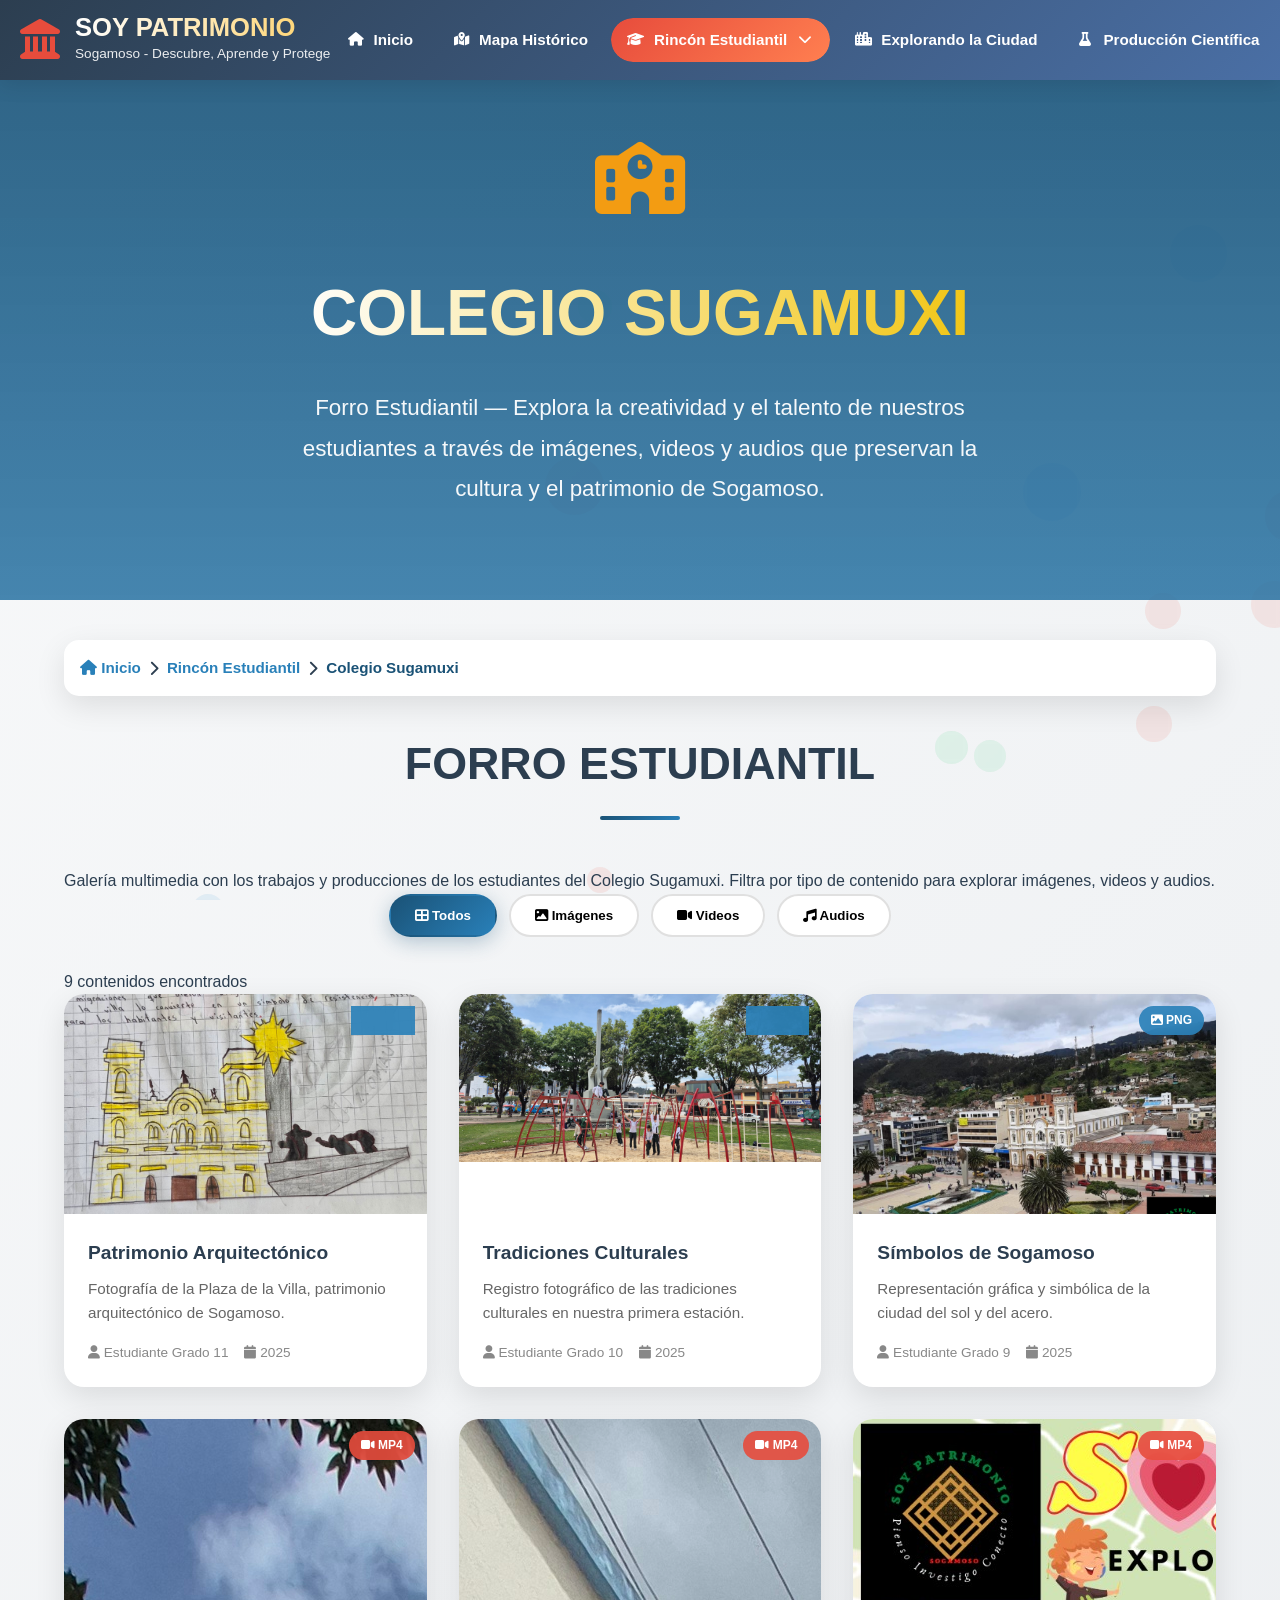
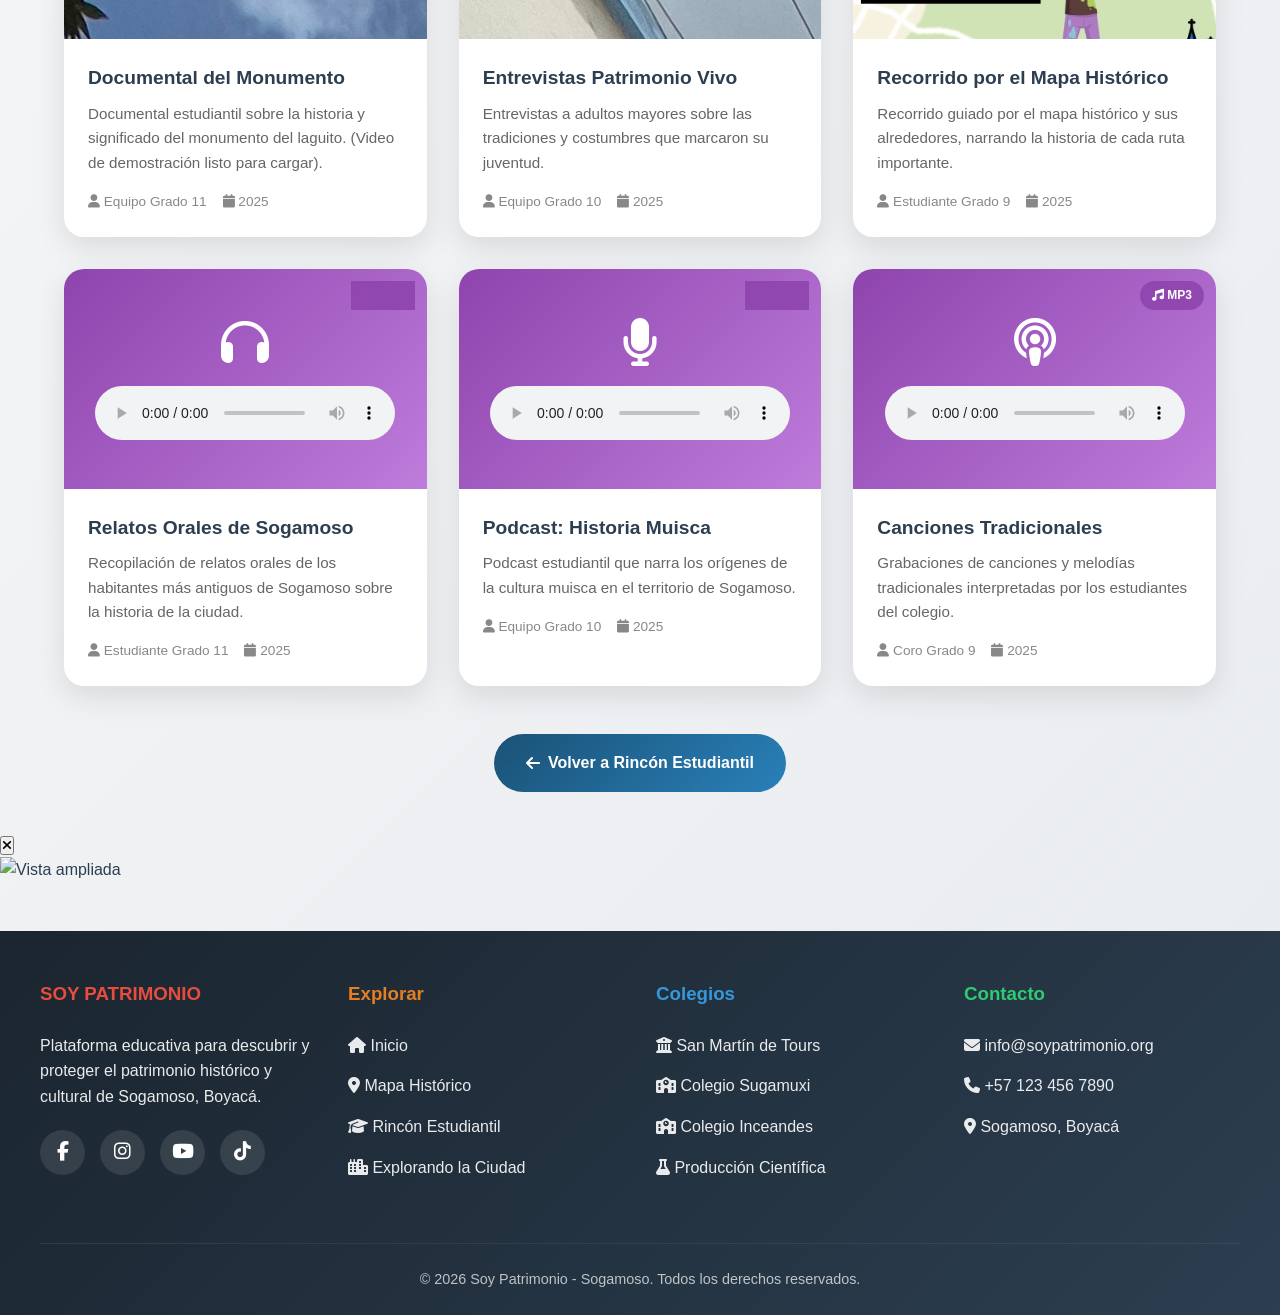
==== commit 1655b021: "Add files via upload" ====
--- a/Sugamuxi-menu.html
+++ b/Sugamuxi-menu.html
@@ -168,84 +168,79 @@
         <!-- GRID DE CONTENIDOS MULTIMEDIA -->
         <div class="media-grid" id="mediaGrid">
 
-            <!-- ====== IMÁGENES (PNG) ====== -->
+            <!-- ====== IMÁGENES (PNG/JPG) ====== -->
 
             <!-- Imagen 1 -->
             <article class="media-card" data-type="imagen">
                 <div class="card-media-container">
-                    <div class="placeholder-media img-placeholder">
-                        <i class="fas fa-image"></i>
-                        <span>Imagen PNG</span>
-                    </div>
+                    <img src="imagenes/plaza-villa.jpg" alt="Plaza de la Villa" class="media-content">
+                    <div class="media-badge imagen-badge">
+                        <i class="fas fa-image"></i> JPG
+                    </div>
+                    <div class="media-overlay">
+                        <button class="btn-preview" aria-label="Ver imagen completa"
+                            onclick="openLightbox('imagenes/plaza-villa.jpg', 'Plaza de la Villa - Patrimonio Arquitectónico')">
+                            <i class="fas fa-expand"></i>
+                        </button>
+                    </div>
+                </div>
+                <div class="card-content">
+                    <h3>Patrimonio Arquitectónico</h3>
+                    <p class="card-description">
+                        Fotografía de la Plaza de la Villa, patrimonio arquitectónico de Sogamoso.
+                    </p>
+                    <div class="card-meta">
+                        <span><i class="fas fa-user"></i> Estudiante Grado 11</span>
+                        <span><i class="fas fa-calendar"></i> 2025</span>
+                    </div>
+                </div>
+            </article>
+
+            <!-- Imagen 2 -->
+            <article class="media-card" data-type="imagen">
+                <div class="card-media-container">
+                    <img src="imagenes/Nuestra primera estacion.jpg" alt="Nuestra primera estación"
+                        class="media-content">
+                    <div class="media-badge imagen-badge">
+                        <i class="fas fa-image"></i> JPG
+                    </div>
+                    <div class="media-overlay">
+                        <button class="btn-preview" aria-label="Ver imagen completa"
+                            onclick="openLightbox('imagenes/Nuestra primera estacion.jpg', 'Nuestra Primera Estación - Tradiciones')">
+                            <i class="fas fa-expand"></i>
+                        </button>
+                    </div>
+                </div>
+                <div class="card-content">
+                    <h3>Tradiciones Culturales</h3>
+                    <p class="card-description">
+                        Registro fotográfico de las tradiciones culturales en nuestra primera estación.
+                    </p>
+                    <div class="card-meta">
+                        <span><i class="fas fa-user"></i> Estudiante Grado 10</span>
+                        <span><i class="fas fa-calendar"></i> 2025</span>
+                    </div>
+                </div>
+            </article>
+
+            <!-- Imagen 3 -->
+            <article class="media-card" data-type="imagen">
+                <div class="card-media-container">
+                    <img src="imagenes/Soggamoso.png" alt="Sogamoso" class="media-content">
                     <div class="media-badge imagen-badge">
                         <i class="fas fa-image"></i> PNG
                     </div>
                     <div class="media-overlay">
-                        <button class="btn-preview" aria-label="Ver imagen completa">
+                        <button class="btn-preview" aria-label="Ver imagen completa"
+                            onclick="openLightbox('imagenes/Soggamoso.png', 'Logo de Sogamoso')">
                             <i class="fas fa-expand"></i>
                         </button>
                     </div>
                 </div>
                 <div class="card-content">
-                    <h3>Patrimonio Arquitectónico</h3>
-                    <p class="card-description">
-                        Fotografía del patrimonio arquitectónico de Sogamoso capturada por estudiantes.
-                    </p>
-                    <div class="card-meta">
-                        <span><i class="fas fa-user"></i> Estudiante Grado 11</span>
-                        <span><i class="fas fa-calendar"></i> 2025</span>
-                    </div>
-                </div>
-            </article>
-
-            <!-- Imagen 2 -->
-            <article class="media-card" data-type="imagen">
-                <div class="card-media-container">
-                    <div class="placeholder-media img-placeholder">
-                        <i class="fas fa-camera"></i>
-                        <span>Imagen PNG</span>
-                    </div>
-                    <div class="media-badge imagen-badge">
-                        <i class="fas fa-image"></i> PNG
-                    </div>
-                    <div class="media-overlay">
-                        <button class="btn-preview" aria-label="Ver imagen completa">
-                            <i class="fas fa-expand"></i>
-                        </button>
-                    </div>
-                </div>
-                <div class="card-content">
-                    <h3>Tradiciones Culturales</h3>
-                    <p class="card-description">
-                        Registro fotográfico de las tradiciones culturales de la comunidad sogamoseña.
-                    </p>
-                    <div class="card-meta">
-                        <span><i class="fas fa-user"></i> Estudiante Grado 10</span>
-                        <span><i class="fas fa-calendar"></i> 2025</span>
-                    </div>
-                </div>
-            </article>
-
-            <!-- Imagen 3 -->
-            <article class="media-card" data-type="imagen">
-                <div class="card-media-container">
-                    <div class="placeholder-media img-placeholder">
-                        <i class="fas fa-mountain"></i>
-                        <span>Imagen PNG</span>
-                    </div>
-                    <div class="media-badge imagen-badge">
-                        <i class="fas fa-image"></i> PNG
-                    </div>
-                    <div class="media-overlay">
-                        <button class="btn-preview" aria-label="Ver imagen completa">
-                            <i class="fas fa-expand"></i>
-                        </button>
-                    </div>
-                </div>
-                <div class="card-content">
-                    <h3>Paisajes de Sogamoso</h3>
-                    <p class="card-description">
-                        Imágenes del paisaje natural y urbano que rodea la ciudad del sol y del acero.
+                    <h3>Símbolos de Sogamoso</h3>
+                    <p class="card-description">
+                        Representación gráfica y simbólica de la ciudad del sol y del acero.
                     </p>
                     <div class="card-meta">
                         <span><i class="fas fa-user"></i> Estudiante Grado 9</span>
@@ -259,27 +254,19 @@
             <!-- Video 1 -->
             <article class="media-card" data-type="video">
                 <div class="card-media-container">
-                    <div class="placeholder-media video-placeholder">
-                        <i class="fas fa-play-circle"></i>
-                        <span>Video MP4</span>
-                    </div>
+                    <video controls class="media-content" poster="imagenes/munumento laguito.jpg">
+                        <!-- <source src="videos/documental.mp4" type="video/mp4"> -->
+                        Tu navegador no soporta el elemento de video.
+                    </video>
                     <div class="media-badge video-badge">
                         <i class="fas fa-video"></i> MP4
                     </div>
-                    <div class="media-overlay">
-                        <button class="btn-preview btn-play" aria-label="Reproducir video">
-                            <i class="fas fa-play"></i>
-                        </button>
-                    </div>
-                </div>
-                <div class="card-content">
-                    <div class="video-duration">
-                        <i class="fas fa-clock"></i> 03:45
-                    </div>
-                    <h3>Documental del Templo del Sol</h3>
-                    <p class="card-description">
-                        Documental estudiantil sobre la historia y significado del Templo del Sol
-                        en la cultura muisca.
+                </div>
+                <div class="card-content">
+                    <h3>Documental del Monumento</h3>
+                    <p class="card-description">
+                        Documental estudiantil sobre la historia y significado del monumento del laguito.
+                        (Video de demostración listo para cargar).
                     </p>
                     <div class="card-meta">
                         <span><i class="fas fa-user"></i> Equipo Grado 11</span>
@@ -291,26 +278,18 @@
             <!-- Video 2 -->
             <article class="media-card" data-type="video">
                 <div class="card-media-container">
-                    <div class="placeholder-media video-placeholder">
-                        <i class="fas fa-film"></i>
-                        <span>Video MP4</span>
-                    </div>
+                    <video controls class="media-content" poster="imagenes/saliendo del cole.jpg">
+                        <!-- <source src="videos/entrevistas.mp4" type="video/mp4"> -->
+                        Tu navegador no soporta el elemento de video.
+                    </video>
                     <div class="media-badge video-badge">
                         <i class="fas fa-video"></i> MP4
                     </div>
-                    <div class="media-overlay">
-                        <button class="btn-preview btn-play" aria-label="Reproducir video">
-                            <i class="fas fa-play"></i>
-                        </button>
-                    </div>
-                </div>
-                <div class="card-content">
-                    <div class="video-duration">
-                        <i class="fas fa-clock"></i> 05:20
-                    </div>
+                </div>
+                <div class="card-content">
                     <h3>Entrevistas Patrimonio Vivo</h3>
                     <p class="card-description">
-                        Entrevistas a adultos mayores de Sogamoso sobre las tradiciones y costumbres
+                        Entrevistas a adultos mayores sobre las tradiciones y costumbres
                         que marcaron su juventud.
                     </p>
                     <div class="card-meta">
@@ -323,27 +302,19 @@
             <!-- Video 3 -->
             <article class="media-card" data-type="video">
                 <div class="card-media-container">
-                    <div class="placeholder-media video-placeholder">
-                        <i class="fas fa-video"></i>
-                        <span>Video MP4</span>
-                    </div>
+                    <video controls class="media-content" poster="imagenes/Mapa_Sogamoso.jpeg">
+                        <!-- <source src="videos/recorrido.mp4" type="video/mp4"> -->
+                        Tu navegador no soporta el elemento de video.
+                    </video>
                     <div class="media-badge video-badge">
                         <i class="fas fa-video"></i> MP4
                     </div>
-                    <div class="media-overlay">
-                        <button class="btn-preview btn-play" aria-label="Reproducir video">
-                            <i class="fas fa-play"></i>
-                        </button>
-                    </div>
-                </div>
-                <div class="card-content">
-                    <div class="video-duration">
-                        <i class="fas fa-clock"></i> 02:15
-                    </div>
-                    <h3>Recorrido por la Plaza de la Villa</h3>
-                    <p class="card-description">
-                        Recorrido guiado por la Plaza de la Villa y sus alrededores, narrando la
-                        historia de cada edificación.
+                </div>
+                <div class="card-content">
+                    <h3>Recorrido por el Mapa Histórico</h3>
+                    <p class="card-description">
+                        Recorrido guiado por el mapa histórico y sus alrededores, narrando la
+                        historia de cada ruta importante.
                     </p>
                     <div class="card-meta">
                         <span><i class="fas fa-user"></i> Estudiante Grado 9</span>
@@ -358,31 +329,17 @@
             <article class="media-card" data-type="audio">
                 <div class="card-media-container audio-container">
                     <div class="placeholder-media audio-placeholder">
-                        <div class="audio-visualizer">
-                            <span class="bar"></span>
-                            <span class="bar"></span>
-                            <span class="bar"></span>
-                            <span class="bar"></span>
-                            <span class="bar"></span>
-                            <span class="bar"></span>
-                            <span class="bar"></span>
-                        </div>
-                        <i class="fas fa-headphones"></i>
+                        <i class="fas fa-headphones" style="font-size: 3rem; margin-bottom: 20px;"></i>
+                        <audio controls class="native-audio">
+                            <!-- <source src="audios/relatos.mp3" type="audio/mpeg"> -->
+                            Tu navegador no soporta el audio.
+                        </audio>
                     </div>
                     <div class="media-badge audio-badge">
                         <i class="fas fa-music"></i> MP3
                     </div>
                 </div>
                 <div class="card-content">
-                    <div class="audio-player-mini">
-                        <button class="btn-audio-play" aria-label="Reproducir audio">
-                            <i class="fas fa-play"></i>
-                        </button>
-                        <div class="audio-progress">
-                            <div class="audio-progress-bar"></div>
-                        </div>
-                        <span class="audio-time">02:30</span>
-                    </div>
                     <h3>Relatos Orales de Sogamoso</h3>
                     <p class="card-description">
                         Recopilación de relatos orales de los habitantes más antiguos de Sogamoso
@@ -399,31 +356,17 @@
             <article class="media-card" data-type="audio">
                 <div class="card-media-container audio-container">
                     <div class="placeholder-media audio-placeholder">
-                        <div class="audio-visualizer">
-                            <span class="bar"></span>
-                            <span class="bar"></span>
-                            <span class="bar"></span>
-                            <span class="bar"></span>
-                            <span class="bar"></span>
-                            <span class="bar"></span>
-                            <span class="bar"></span>
-                        </div>
-                        <i class="fas fa-microphone"></i>
+                        <i class="fas fa-microphone" style="font-size: 3rem; margin-bottom: 20px;"></i>
+                        <audio controls class="native-audio">
+                            <!-- <source src="audios/podcast.mp3" type="audio/mpeg"> -->
+                            Tu navegador no soporta el audio.
+                        </audio>
                     </div>
                     <div class="media-badge audio-badge">
                         <i class="fas fa-music"></i> MP3
                     </div>
                 </div>
                 <div class="card-content">
-                    <div class="audio-player-mini">
-                        <button class="btn-audio-play" aria-label="Reproducir audio">
-                            <i class="fas fa-play"></i>
-                        </button>
-                        <div class="audio-progress">
-                            <div class="audio-progress-bar"></div>
-                        </div>
-                        <span class="audio-time">04:15</span>
-                    </div>
                     <h3>Podcast: Historia Muisca</h3>
                     <p class="card-description">
                         Podcast estudiantil que narra los orígenes de la cultura muisca en el
@@ -440,31 +383,17 @@
             <article class="media-card" data-type="audio">
                 <div class="card-media-container audio-container">
                     <div class="placeholder-media audio-placeholder">
-                        <div class="audio-visualizer">
-                            <span class="bar"></span>
-                            <span class="bar"></span>
-                            <span class="bar"></span>
-                            <span class="bar"></span>
-                            <span class="bar"></span>
-                            <span class="bar"></span>
-                            <span class="bar"></span>
-                        </div>
-                        <i class="fas fa-podcast"></i>
+                        <i class="fas fa-podcast" style="font-size: 3rem; margin-bottom: 20px;"></i>
+                        <audio controls class="native-audio">
+                            <!-- <source src="audios/canciones.mp3" type="audio/mpeg"> -->
+                            Tu navegador no soporta el audio.
+                        </audio>
                     </div>
                     <div class="media-badge audio-badge">
                         <i class="fas fa-music"></i> MP3
                     </div>
                 </div>
                 <div class="card-content">
-                    <div class="audio-player-mini">
-                        <button class="btn-audio-play" aria-label="Reproducir audio">
-                            <i class="fas fa-play"></i>
-                        </button>
-                        <div class="audio-progress">
-                            <div class="audio-progress-bar"></div>
-                        </div>
-                        <span class="audio-time">03:50</span>
-                    </div>
                     <h3>Canciones Tradicionales</h3>
                     <p class="card-description">
                         Grabaciones de canciones y melodías tradicionales interpretadas por los
@@ -492,6 +421,15 @@
             </a>
         </div>
     </main>
+
+    <!-- LIGHTBOX MODAL PARA IMÁGENES -->
+    <div id="lightbox-modal" class="lightbox-overlay" onclick="closeLightbox(event)">
+        <div class="lightbox-content">
+            <button class="lightbox-close" onclick="closeLightbox(event, true)"><i class="fas fa-times"></i></button>
+            <img id="lightbox-img" src="" alt="Vista ampliada">
+            <div id="lightbox-caption" class="lightbox-caption"></div>
+        </div>
+    </div>
 
     <!-- FOOTER GLOBAL -->
     <footer class="modern-footer">
